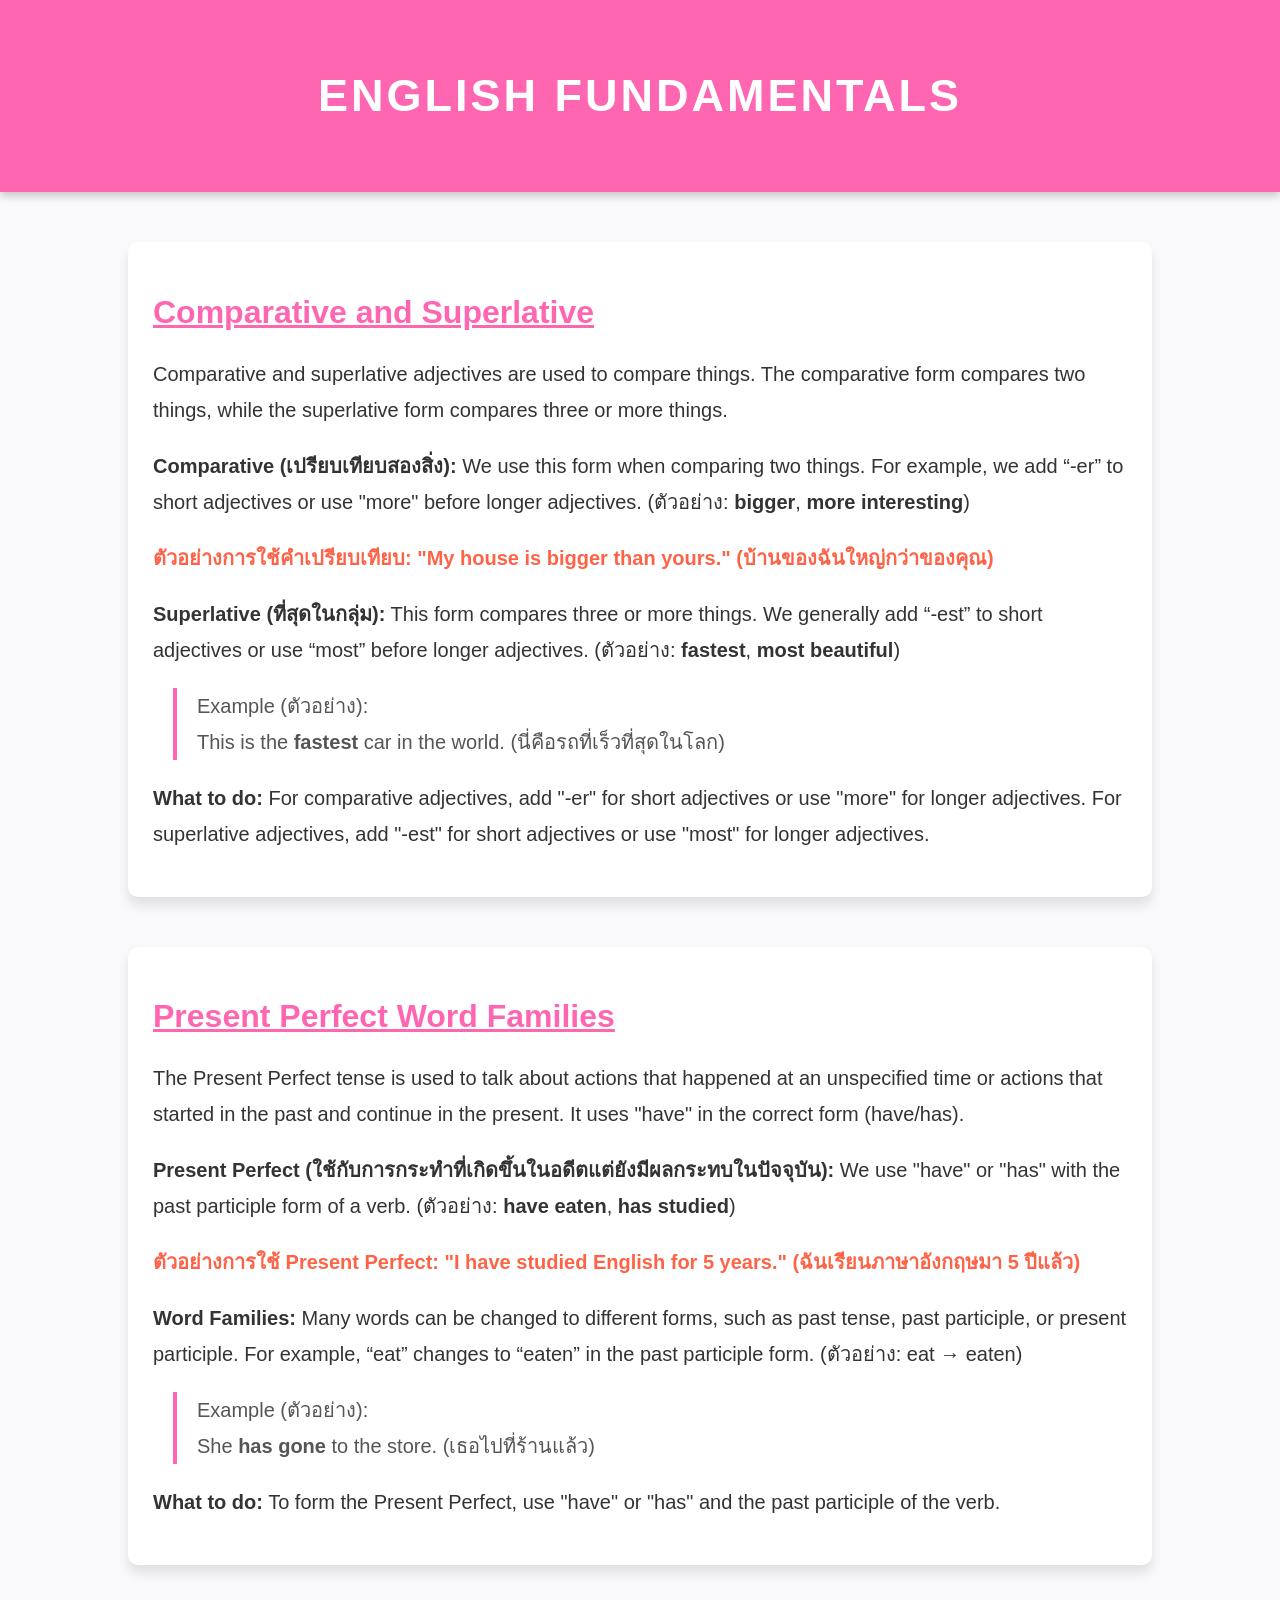
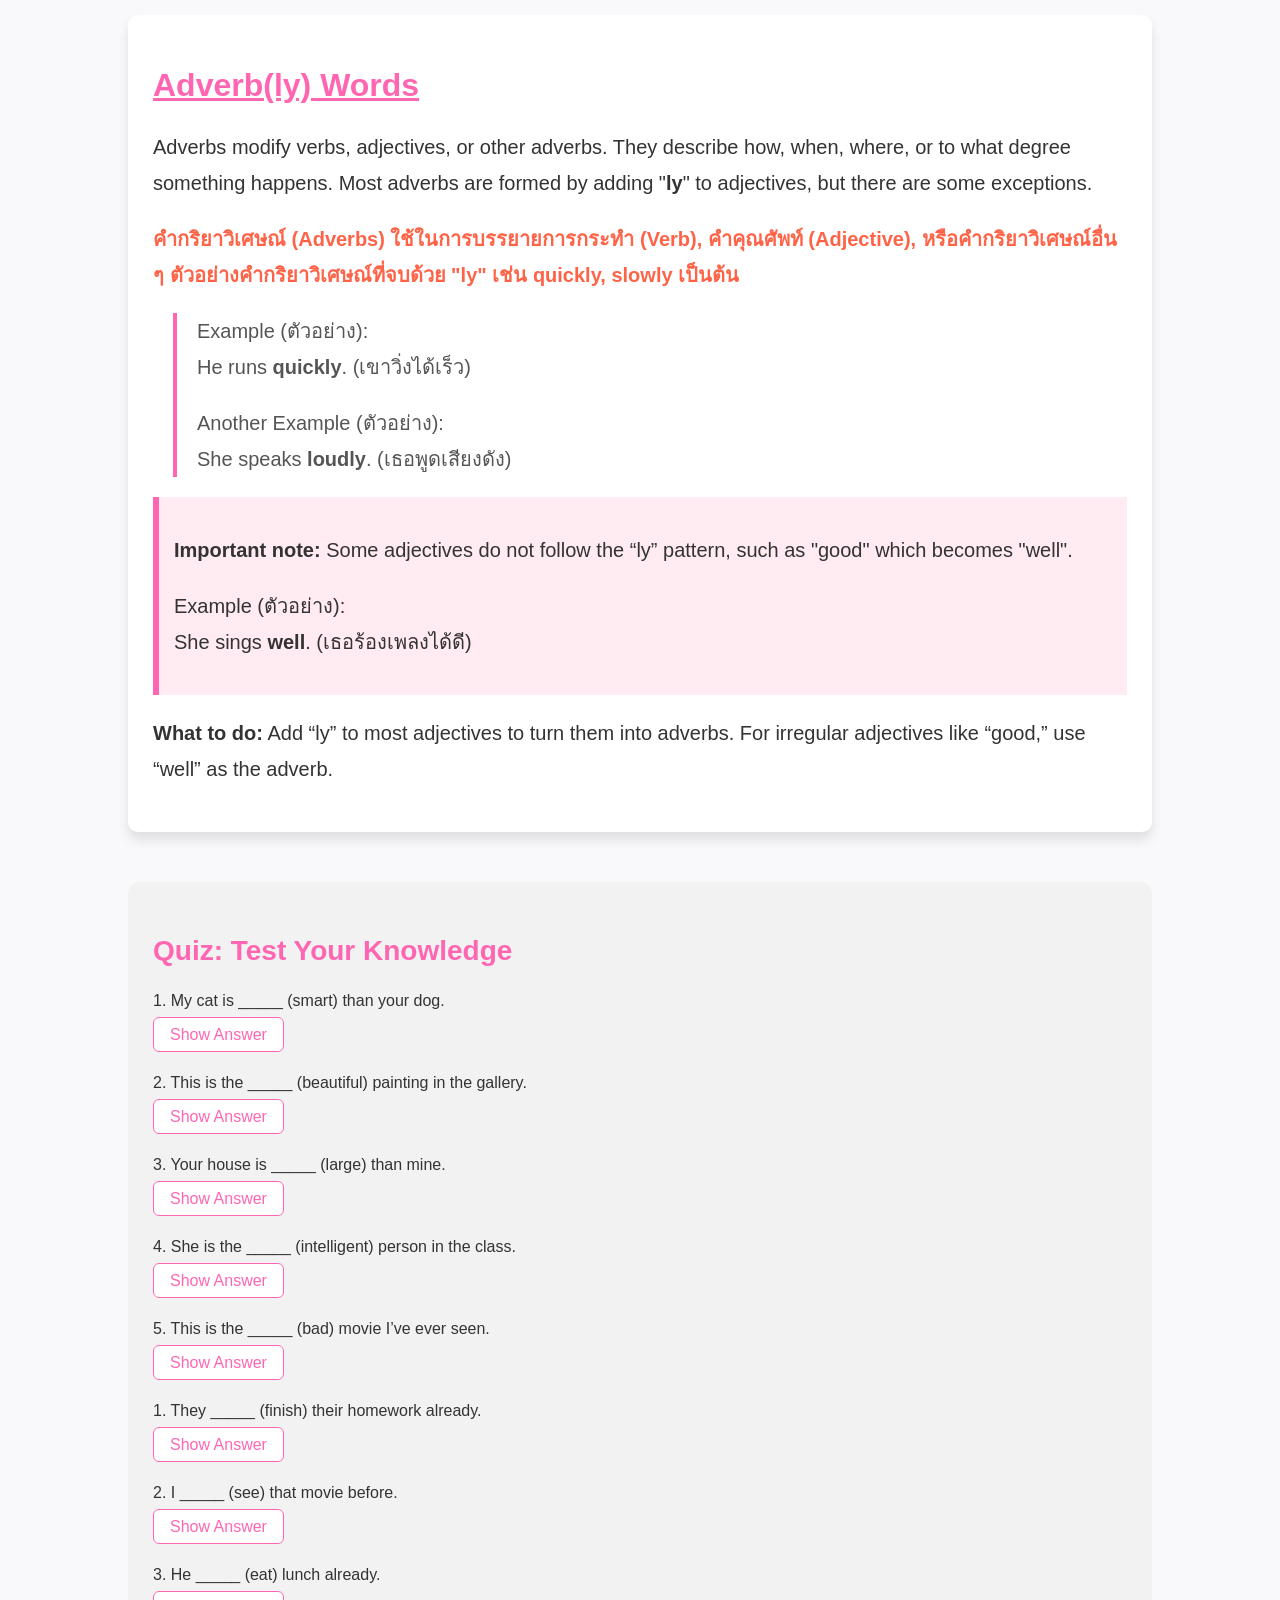
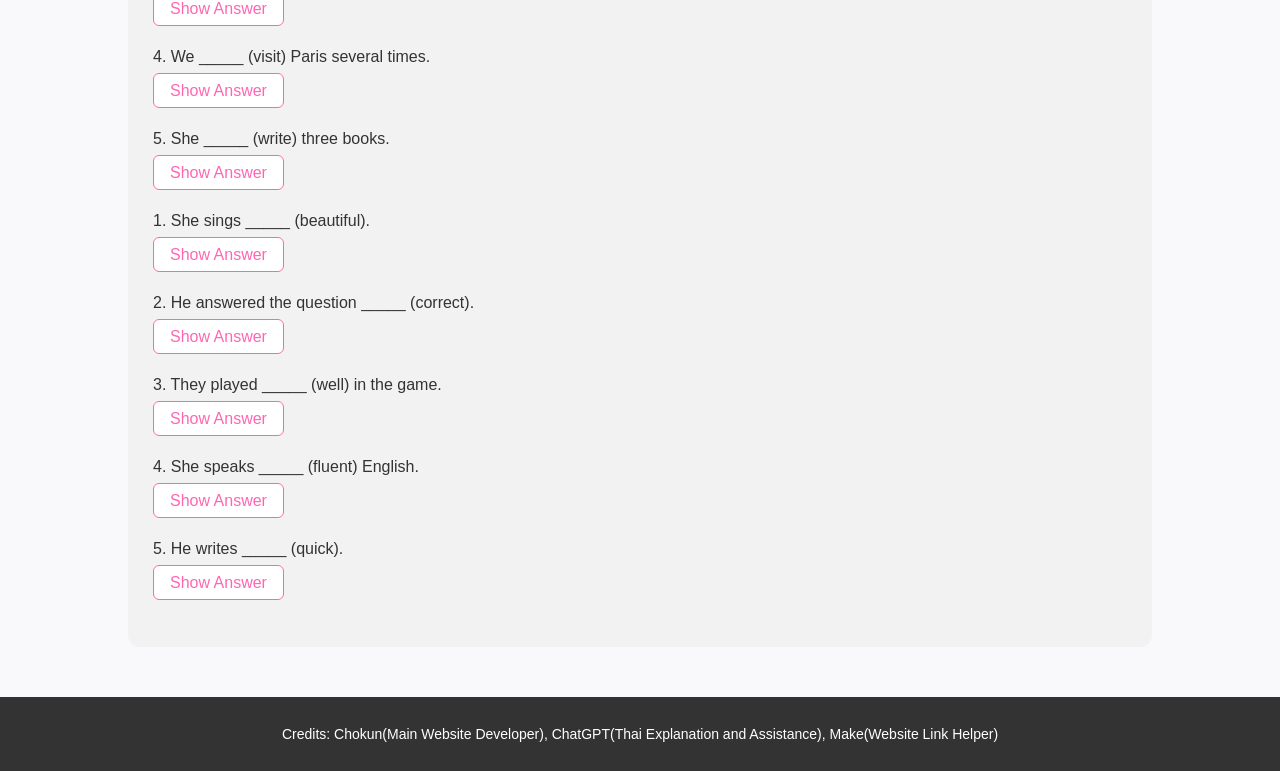
==== EnglishFundamental22.html @ d35114de "Add files via upload" ====
<!DOCTYPE html>
<html lang="en">

<head>
    <meta charset="UTF-8">
    <meta name="viewport" content="width=device-width, initial-scale=1.0">
    <meta http-equiv="X-UA-Compatible" content="ie=edge">
    <title>English Fundamentals</title>
    <style>
        /* Global styles */
        body {
            font-family: Arial, sans-serif;
            background-color: #f9f9fb;
            color: #333;
            margin: 0;
            padding: 0;
        }

        header {
            background-color: #FF66B2;
            color: white;
            text-align: center;
            padding: 40px;
            box-shadow: 0 4px 8px rgba(0, 0, 0, 0.2);
            animation: fadeIn 1s ease-in;
        }

        h1 {
            font-size: 45px;
            text-transform: uppercase;
            letter-spacing: 3px;
        }

        .container {
            width: 80%;
            margin: 50px auto;
            animation: fadeIn 1.5s ease-in;
        }

        .section {
            margin-bottom: 50px;
            padding: 25px;
            border-radius: 10px;
            box-shadow: 0 8px 12px rgba(0, 0, 0, 0.1);
            background-color: white;
            transition: background-color 0.3s ease;
        }

        .section:hover {
            background-color: #FFCCE5;
        }

        .section h2 {
            color: #FF66B2;
            font-size: 32px;
            text-decoration: underline;
            margin-bottom: 25px;
        }

        .section p {
            font-size: 20px;
            line-height: 1.8;
        }

        .example {
            margin-left: 20px;
            margin-top: 15px;
            font-size: 18px;
            color: #555;
            padding-left: 20px;
            border-left: 4px solid #FF66B2;
        }

        .quiz {
            margin-top: 40px;
            background-color: #F2F2F2;
            padding: 25px;
            border-radius: 12px;
            animation: fadeIn 2s ease-in;
        }

        .quiz h3 {
            color: #FF66B2;
            font-size: 28px;
            margin-bottom: 25px;
        }

        .quiz-item {
            margin-bottom: 30px;
        }

        .quiz-item span {
            color: #FF66B2;
            cursor: pointer;
            padding: 8px 16px;
            border: 1px solid #FF66B2;
            border-radius: 6px;
            background-color: white;
            transition: background-color 0.3s ease, transform 0.3s ease;
        }

        .quiz-item span:hover {
            background-color: #FF66B2;
            color: white;
            transform: scale(1.1);
        }

        .answer {
            display: none;
            font-weight: bold;
            color: #FF66B2;
            margin-top: 10px;
        }

        /* Animation */
        @keyframes fadeIn {
            0% {
                opacity: 0;
            }

            100% {
                opacity: 1;
            }
        }

        footer {
            background-color: #333;
            color: white;
            text-align: center;
            padding: 15px;
            font-size: 14px;
        }

        .important-note {
            color: #ff6347;
            font-weight: bold;
        }

        .extra-example {
            margin-top: 20px;
            background-color: #FFEBF1;
            padding: 15px;
            border-left: 6px solid #FF66B2;
        }
    </style>
</head>

<body>
    <header>
        <h1>English Fundamentals</h1>
    </header>

    <div class="container">
        <!-- Comparative and Superlative -->
        <div class="section" id="comparative-superlative">
            <h2>Comparative and Superlative</h2>
            <p>Comparative and superlative adjectives are used to compare things. The comparative form compares two things, while the superlative form compares three or more things.</p>
            <p><strong>Comparative (เปรียบเทียบสองสิ่ง):</strong> We use this form when comparing two things. For example, we add “-er” to short adjectives or use "more" before longer adjectives. (ตัวอย่าง: <strong>bigger</strong>, <strong>more interesting</strong>)</p>
            <p class="important-note">ตัวอย่างการใช้คำเปรียบเทียบ: "My house is <strong>bigger</strong> than yours." (บ้านของฉันใหญ่กว่าของคุณ)</p>

            <p><strong>Superlative (ที่สุดในกลุ่ม):</strong> This form compares three or more things. We generally add “-est” to short adjectives or use “most” before longer adjectives. (ตัวอย่าง: <strong>fastest</strong>, <strong>most beautiful</strong>)</p>
            <div class="example">
                <p>Example (ตัวอย่าง):<br> This is the <strong>fastest</strong> car in the world. (นี่คือรถที่เร็วที่สุดในโลก)</p>
            </div>

            <p><strong>What to do: </strong> For comparative adjectives, add "-er" for short adjectives or use "more" for longer adjectives. For superlative adjectives, add "-est" for short adjectives or use "most" for longer adjectives.</p>
        </div>

        <!-- Present Perfect Word Families -->
        <div class="section" id="present-perfect">
            <h2>Present Perfect Word Families</h2>
            <p>The Present Perfect tense is used to talk about actions that happened at an unspecified time or actions that started in the past and continue in the present. It uses "have" in the correct form (have/has).</p>
            <p><strong>Present Perfect (ใช้กับการกระทำที่เกิดขึ้นในอดีตแต่ยังมีผลกระทบในปัจจุบัน):</strong> We use "have" or "has" with the past participle form of a verb. (ตัวอย่าง: <strong>have eaten</strong>, <strong>has studied</strong>)</p>
            <p class="important-note">ตัวอย่างการใช้ Present Perfect: "I <strong>have studied</strong> English for 5 years." (ฉันเรียนภาษาอังกฤษมา 5 ปีแล้ว)</p>

            <p><strong>Word Families:</strong> Many words can be changed to different forms, such as past tense, past participle, or present participle. For example, “eat” changes to “eaten” in the past participle form. (ตัวอย่าง: eat → eaten)</p>
            <div class="example">
                <p>Example (ตัวอย่าง):<br> She <strong>has gone</strong> to the store. (เธอไปที่ร้านแล้ว)</p>
            </div>

            <p><strong>What to do:</strong> To form the Present Perfect, use "have" or "has" and the past participle of the verb.</p>
        </div>

        <!-- Adverb(ly) Words -->
        <div class="section" id="adverbs">
            <h2>Adverb(ly) Words</h2>
            <p>Adverbs modify verbs, adjectives, or other adverbs. They describe how, when, where, or to what degree something happens. Most adverbs are formed by adding "<strong>ly</strong>" to adjectives, but there are some exceptions.</p>
            <p class="important-note">คำกริยาวิเศษณ์ (Adverbs) ใช้ในการบรรยายการกระทำ (Verb), คำคุณศัพท์ (Adjective), หรือคำกริยาวิเศษณ์อื่น ๆ ตัวอย่างคำกริยาวิเศษณ์ที่จบด้วย "ly" เช่น <strong>quickly</strong>, <strong>slowly</strong> เป็นต้น</p>

            <div class="example">
                <p>Example (ตัวอย่าง):<br> He runs <strong>quickly</strong>. (เขาวิ่งได้เร็ว)</p>
                <p>Another Example (ตัวอย่าง):<br> She speaks <strong>loudly</strong>. (เธอพูดเสียงดัง)</p>
            </div>

            <div class="extra-example">
                <p><strong>Important note:</strong> Some adjectives do not follow the “ly” pattern, such as "good" which becomes "well".</p>
                <p>Example (ตัวอย่าง):<br> She sings <strong>well</strong>. (เธอร้องเพลงได้ดี)</p>
            </div>

            <p><strong>What to do:</strong> Add “ly” to most adjectives to turn them into adverbs. For irregular adjectives like “good,” use “well” as the adverb.</p>
        </div>

        <!-- Quiz -->
        <div class="quiz">
            <h3>Quiz: Test Your Knowledge</h3>

            <!-- Comparative and Superlative Quiz -->
            <div class="quiz-item">
                <p>1. My cat is _____ (smart) than your dog.</p>
                <span onclick="toggleAnswer('comparative-1')">Show Answer</span>
                <p class="answer" id="comparative-1">smarter</p>
            </div>

            <div class="quiz-item">
                <p>2. This is the _____ (beautiful) painting in the gallery.</p>
                <span onclick="toggleAnswer('comparative-2')">Show Answer</span>
                <p class="answer" id="comparative-2">most beautiful</p>
            </div>

            <div class="quiz-item">
                <p>3. Your house is _____ (large) than mine.</p>
                <span onclick="toggleAnswer('comparative-3')">Show Answer</span>
                <p class="answer" id="comparative-3">larger</p>
            </div>

            <div class="quiz-item">
                <p>4. She is the _____ (intelligent) person in the class.</p>
                <span onclick="toggleAnswer('comparative-4')">Show Answer</span>
                <p class="answer" id="comparative-4">most intelligent</p>
            </div>

            <div class="quiz-item">
                <p>5. This is the _____ (bad) movie I’ve ever seen.</p>
                <span onclick="toggleAnswer('comparative-5')">Show Answer</span>
                <p class="answer" id="comparative-5">worst</p>
            </div>

            <!-- Present Perfect Quiz -->
            <div class="quiz-item">
                <p>1. They _____ (finish) their homework already.</p>
                <span onclick="toggleAnswer('present-perfect-1')">Show Answer</span>
                <p class="answer" id="present-perfect-1">have finished</p>
            </div>

            <div class="quiz-item">
                <p>2. I _____ (see) that movie before.</p>
                <span onclick="toggleAnswer('present-perfect-2')">Show Answer</span>
                <p class="answer" id="present-perfect-2">have seen</p>
            </div>

            <div class="quiz-item">
                <p>3. He _____ (eat) lunch already.</p>
                <span onclick="toggleAnswer('present-perfect-3')">Show Answer</span>
                <p class="answer" id="present-perfect-3">has eaten</p>
            </div>

            <div class="quiz-item">
                <p>4. We _____ (visit) Paris several times.</p>
                <span onclick="toggleAnswer('present-perfect-4')">Show Answer</span>
                <p class="answer" id="present-perfect-4">have visited</p>
            </div>

            <div class="quiz-item">
                <p>5. She _____ (write) three books.</p>
                <span onclick="toggleAnswer('present-perfect-5')">Show Answer</span>
                <p class="answer" id="present-perfect-5">has written</p>
            </div>

            <!-- Adverb Quiz -->
            <div class="quiz-item">
                <p>1. She sings _____ (beautiful).</p>
                <span onclick="toggleAnswer('adverbs-1')">Show Answer</span>
                <p class="answer" id="adverbs-1">beautifully</p>
            </div>

            <div class="quiz-item">
                <p>2. He answered the question _____ (correct).</p>
                <span onclick="toggleAnswer('adverbs-2')">Show Answer</span>
                <p class="answer" id="adverbs-2">correctly</p>
            </div>

            <div class="quiz-item">
                <p>3. They played _____ (well) in the game.</p>
                <span onclick="toggleAnswer('adverbs-3')">Show Answer</span>
                <p class="answer" id="adverbs-3">well</p>
            </div>

            <div class="quiz-item">
                <p>4. She speaks _____ (fluent) English.</p>
                <span onclick="toggleAnswer('adverbs-4')">Show Answer</span>
                <p class="answer" id="adverbs-4">fluently</p>
            </div>

            <div class="quiz-item">
                <p>5. He writes _____ (quick).</p>
                <span onclick="toggleAnswer('adverbs-5')">Show Answer</span>
                <p class="answer" id="adverbs-5">quickly</p>
            </div>
        </div>
    </div>

    <footer>
        <p>Credits: Chokun(Main Website Developer), ChatGPT(Thai Explanation and Assistance), Make(Website Link Helper)</p>
    </footer>

    <script>
        function toggleAnswer(id) {
            var answerElement = document.getElementById(id);
            if (answerElement.style.display === "none" || answerElement.style.display === "") {
                answerElement.style.display = "block";
            } else {
                answerElement.style.display = "none";
            }
        }
    </script>
</body>

</html>
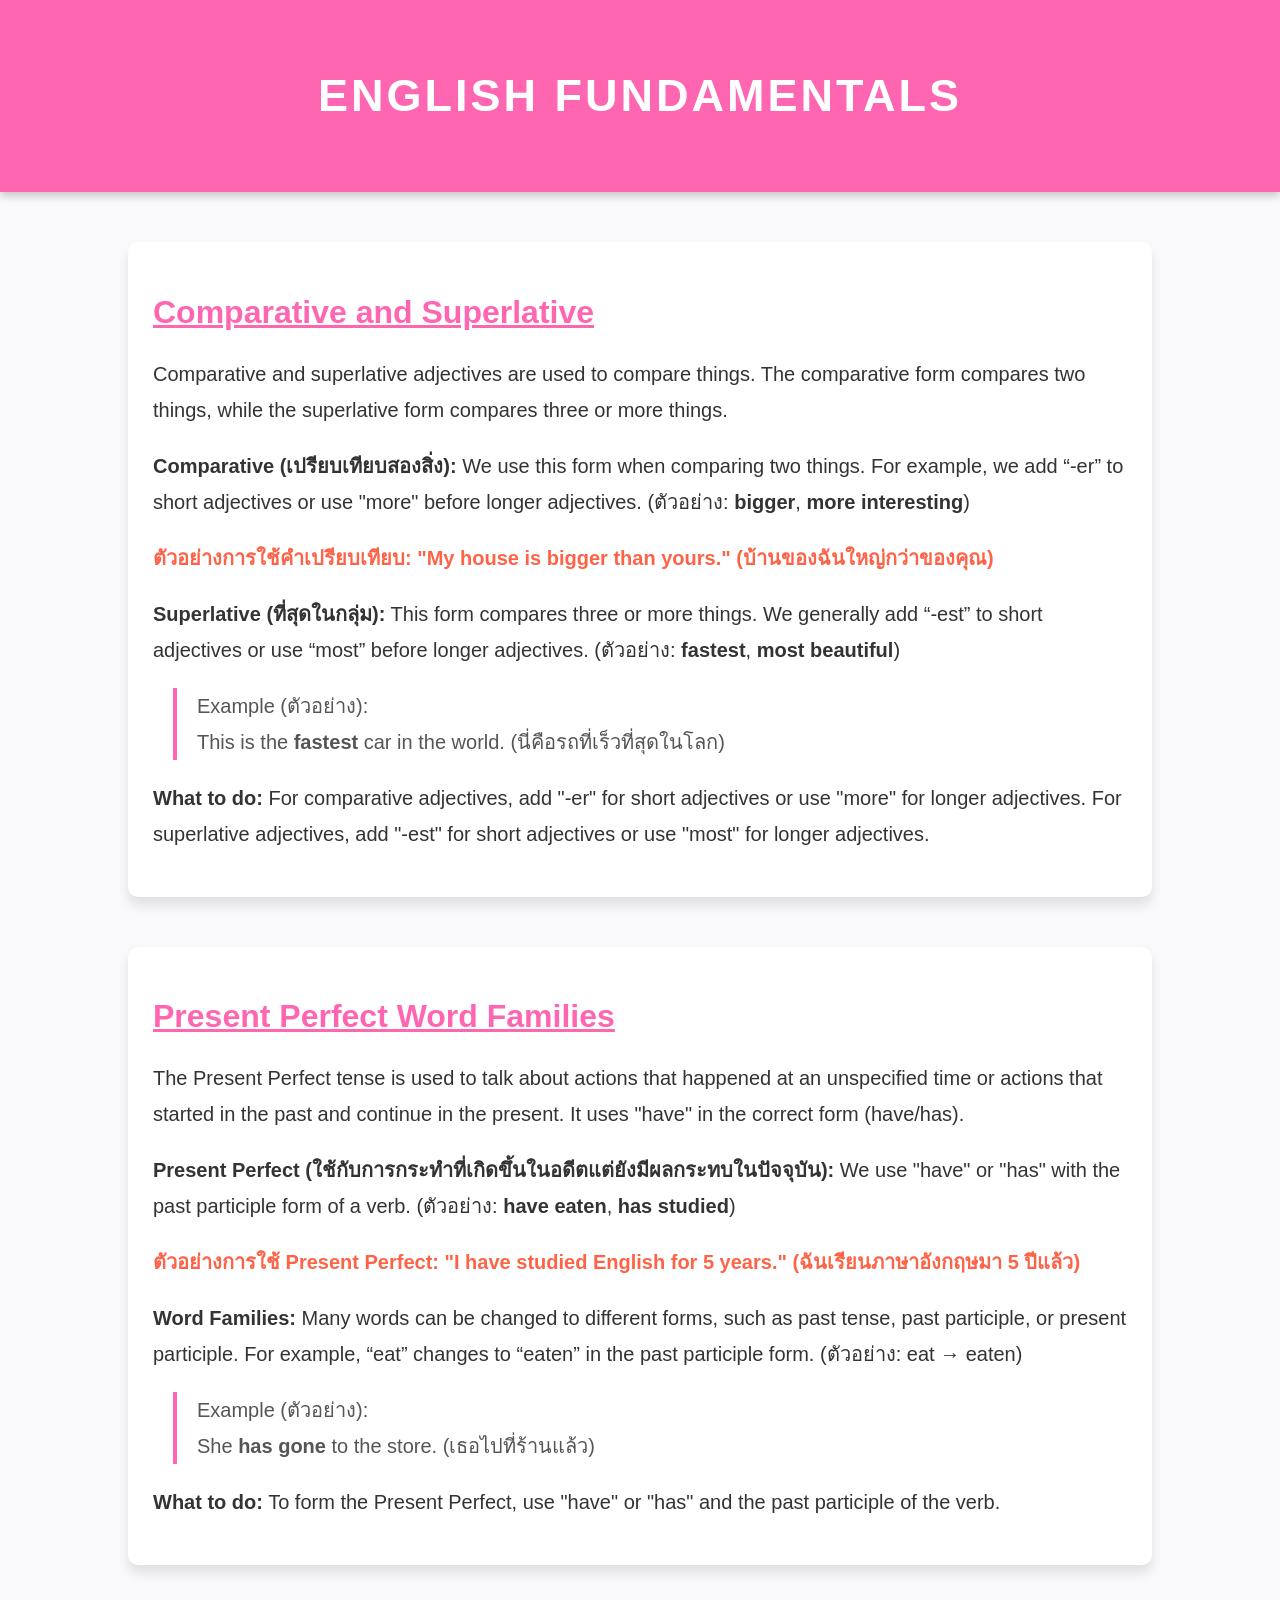
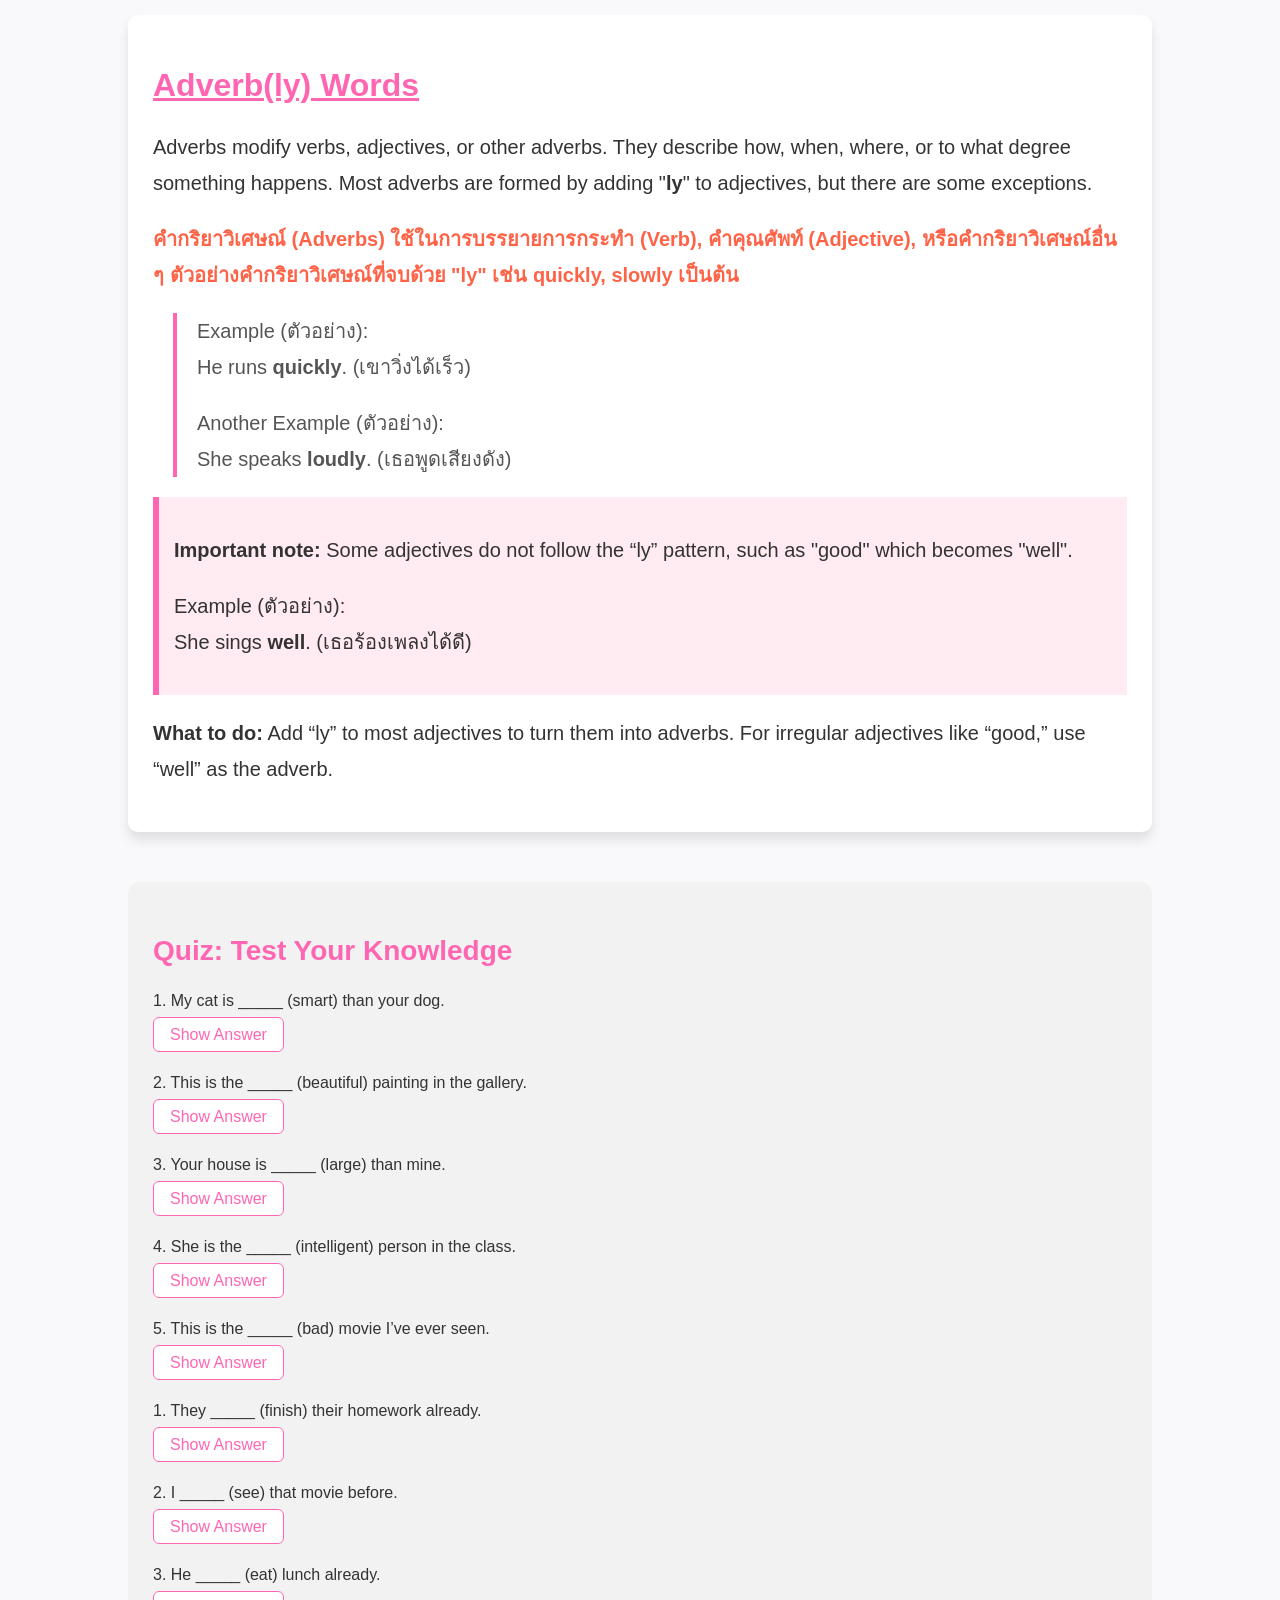
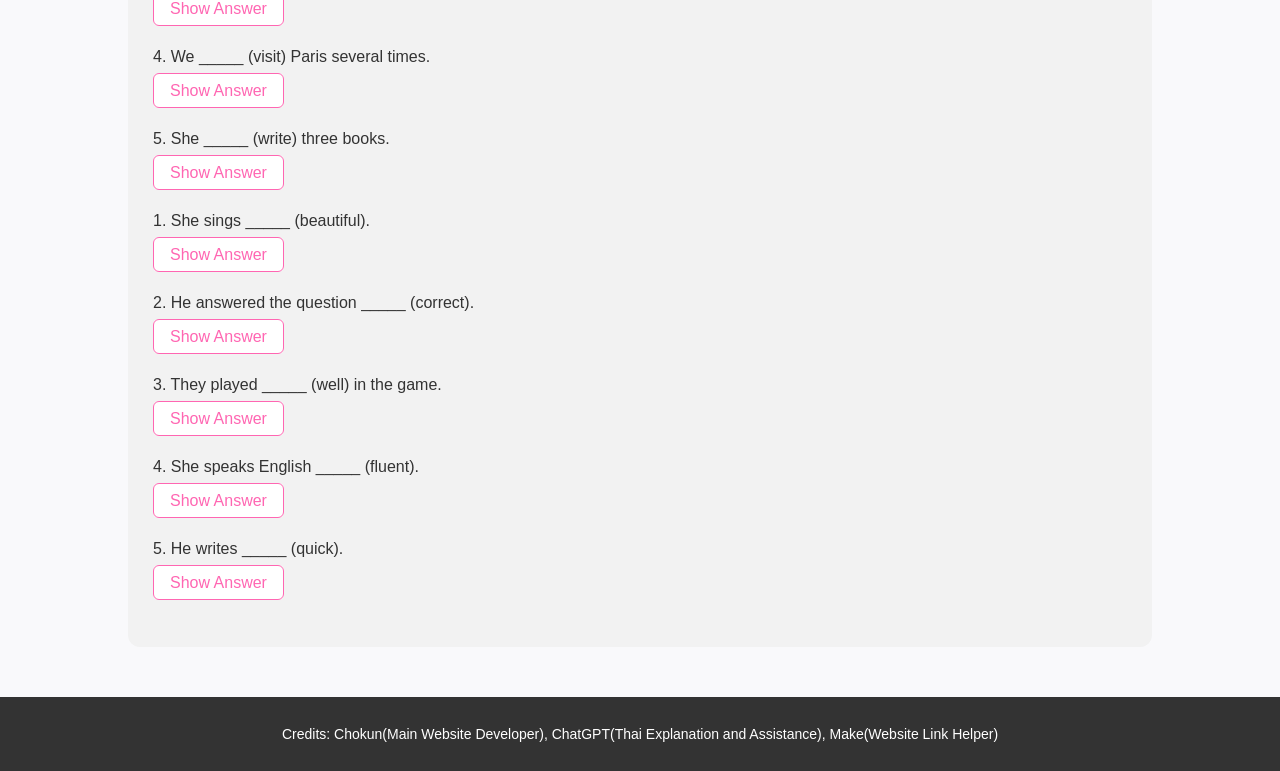
==== commit 4f91e3e9: "Update EnglishFundamental22.html" ====
--- a/EnglishFundamental22.html
+++ b/EnglishFundamental22.html
@@ -286,7 +286,7 @@
             </div>
 
             <div class="quiz-item">
-                <p>4. She speaks _____ (fluent) English.</p>
+                <p>4. She speaks English _____ (fluent).</p>
                 <span onclick="toggleAnswer('adverbs-4')">Show Answer</span>
                 <p class="answer" id="adverbs-4">fluently</p>
             </div>
